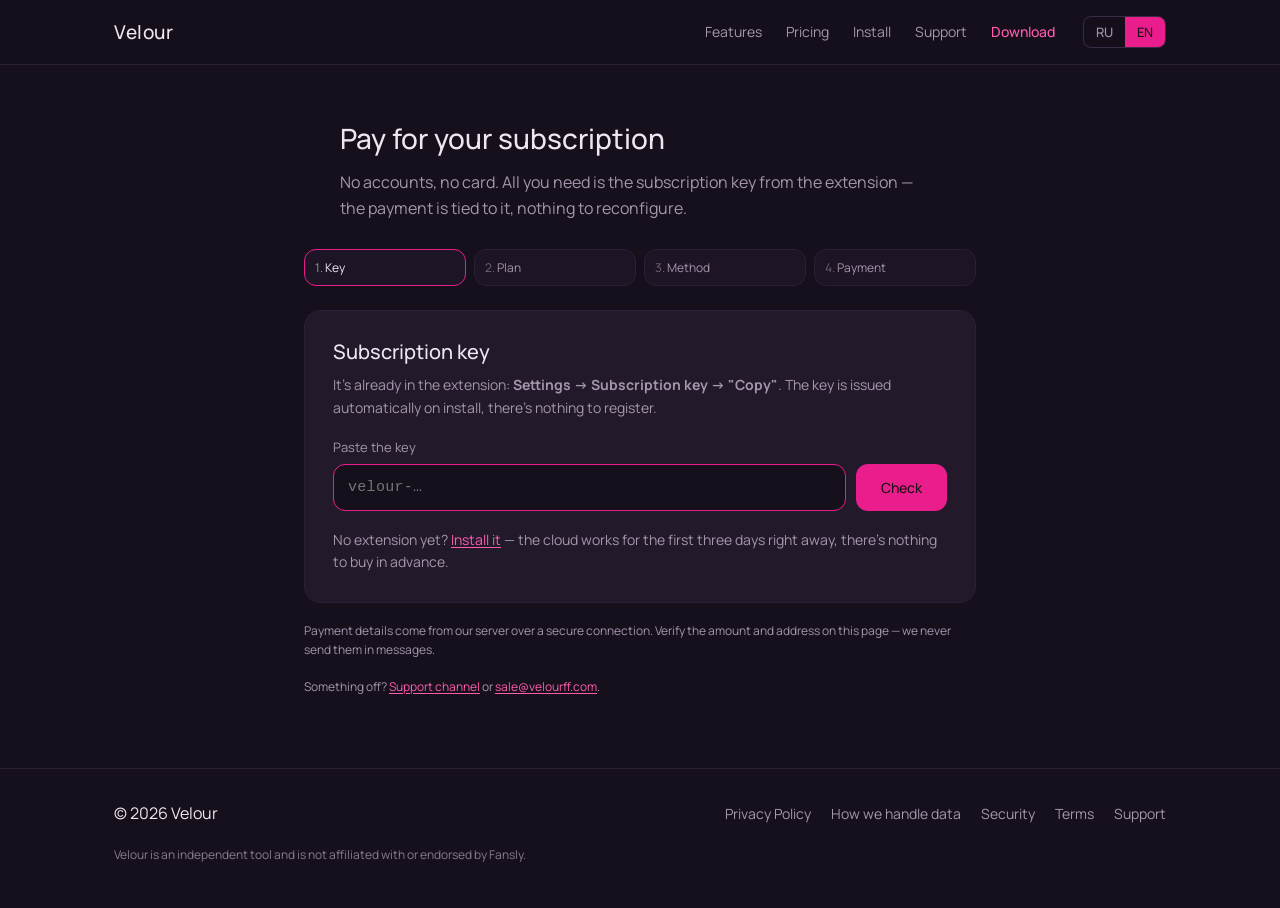
==== buy.html @ 138f6c2d "Заметные ссылки в тексте, кнопка скачивания, страница загрузок с установкой и обновлением Ссылки в т" ====
<!DOCTYPE html>
<html lang="en"
      data-title-ru="Velour — оплата подписки"
      data-title-en="Velour — pay for your subscription"
      data-desc-ru="Оплата облака Velour: BASE или PRO, gram, USDT (TRC-20) или Paxum. Без аккаунтов и карты — только ключ подписки."
      data-desc-en="Pay for Velour Cloud: BASE or PRO, with gram, USDT (TRC-20) or Paxum. No accounts, no card — just your subscription key.">
<head>
<meta charset="UTF-8">
<meta name="viewport" content="width=device-width, initial-scale=1">
<meta name="robots" content="noindex">
<title>Velour — Pay</title>
<meta name="description" content="Pay for Velour Cloud.">
<link rel="preconnect" href="https://fonts.googleapis.com">
<link rel="preconnect" href="https://fonts.gstatic.com" crossorigin>
<link href="https://fonts.googleapis.com/css2?family=Manrope:wght@400;500;600&display=swap" rel="stylesheet">
<link rel="stylesheet" href="style.css?v=2026110302">
</head>
<body>
<a class="skip-link" href="#main">
  <span data-lang="ru">К содержимому</span><span data-lang="en">Skip to content</span>
</a>

<header class="site-header">
  <div class="container">
    <a class="logo" href="index.html">Velour</a>
    <div class="header-right">
      <nav class="main-nav" aria-label="Основная навигация">
        <a href="index.html#features"><span data-lang="ru">Возможности</span><span data-lang="en">Features</span></a>
        <a href="index.html#pricing"><span data-lang="ru">Тарифы</span><span data-lang="en">Pricing</span></a>
        <a href="index.html#install"><span data-lang="ru">Установка</span><span data-lang="en">Install</span></a>
        <a href="index.html#support"><span data-lang="ru">Поддержка</span><span data-lang="en">Support</span></a>
        <a class="nav-download" href="downloads.html"><span data-lang="ru">Скачать</span><span data-lang="en">Download</span></a>
      </nav>
      <div class="lang-switch" role="group" aria-label="Language / Язык">
        <button type="button" data-set-lang="ru" aria-pressed="false">RU</button>
        <button type="button" data-set-lang="en" aria-pressed="false">EN</button>
      </div>
    </div>
  </div>
</header>

<main id="main" class="buy">
  <div class="container buy-wrap">

    <div class="section-head">
      <h2><span data-lang="ru">Оплата подписки</span><span data-lang="en">Pay for your subscription</span></h2>
      <p data-lang="ru">Без аккаунтов и без карты. Нужен только ключ подписки из расширения — оплата привяжется к нему, перенастраивать ничего не придётся.</p>
      <p data-lang="en">No accounts, no card. All you need is the subscription key from the extension — the payment is tied to it, nothing to reconfigure.</p>
    </div>

    <ol class="buy-steps" aria-label="Шаги">
      <li data-step="key"    class="is-current"><span data-lang="ru">Ключ</span><span data-lang="en">Key</span></li>
      <li data-step="tier"><span data-lang="ru">Тариф</span><span data-lang="en">Plan</span></li>
      <li data-step="method"><span data-lang="ru">Способ</span><span data-lang="en">Method</span></li>
      <li data-step="pay"><span data-lang="ru">Оплата</span><span data-lang="en">Payment</span></li>
    </ol>

    <!-- ── Шаг 1: ключ ─────────────────────────────────────── -->
    <section class="buy-card" data-panel="key">
      <h3><span data-lang="ru">Ключ подписки</span><span data-lang="en">Subscription key</span></h3>
      <p data-lang="ru">Он уже есть в расширении: <strong>Настройки → Ключ подписки → «Скопировать»</strong>. Ключ выдаётся сам при установке, ничего регистрировать не нужно.</p>
      <p data-lang="en">It's already in the extension: <strong>Settings → Subscription key → "Copy"</strong>. The key is issued automatically on install, there's nothing to register.</p>

      <form id="key-form" class="buy-form" autocomplete="off">
        <label class="buy-label" for="key-input"><span data-lang="ru">Вставьте ключ</span><span data-lang="en">Paste the key</span></label>
        <div class="buy-row">
          <input id="key-input" class="buy-input mono" type="text" inputmode="text" spellcheck="false" autocapitalize="off" placeholder="velour-…" required>
          <button type="submit" class="btn btn-primary" id="key-check"><span data-lang="ru">Проверить</span><span data-lang="en">Check</span></button>
        </div>
        <p class="buy-error" id="key-error" role="alert" hidden></p>
      </form>

      <div class="buy-status" id="key-status" hidden></div>

      <p class="buy-hint">
        <span data-lang="ru">Нет расширения? <a href="index.html#install">Поставьте его</a> — первые три дня облако работает сразу, покупать заранее нечего.</span>
        <span data-lang="en">No extension yet? <a href="index.html#install">Install it</a> — the cloud works for the first three days right away, there's nothing to buy in advance.</span>
      </p>

      <div class="buy-nav" id="key-nav" hidden>
        <button type="button" class="btn btn-primary" id="key-next"><span data-lang="ru">Дальше</span><span data-lang="en">Next</span></button>
      </div>
    </section>

    <!-- ── Шаг 2: тариф ────────────────────────────────────── -->
    <section class="buy-card" data-panel="tier" hidden>
      <h3><span data-lang="ru">Тариф</span><span data-lang="en">Plan</span></h3>
      <p data-lang="ru">Функции одинаковые, разница только в объёме. Оплата за 30 дней, продлевается вручную — автосписаний нет.</p>
      <p data-lang="en">Same features, the only difference is volume. You pay for 30 days and renew manually — no automatic charges.</p>
      <p class="buy-hint" id="tier-note"></p>

      <div class="buy-choice" role="radiogroup" aria-label="Тариф">
        <label class="buy-option" data-tier="base">
          <input type="radio" name="tier" value="base">
          <span class="buy-option-head">💎 BASE <b>$9.99</b></span>
          <span data-lang="ru">Обычный ритм переписки для одного аккаунта.</span>
          <span data-lang="en">A normal messaging pace for one account.</span>
        </label>
        <label class="buy-option" data-tier="pro">
          <input type="radio" name="tier" value="pro">
          <span class="buy-option-head">🔥 PRO <b>$24.99</b></span>
          <span data-lang="ru">То же самое с запасом — для плотного потока.</span>
          <span data-lang="en">The same with headroom — for a heavy flow.</span>
        </label>
      </div>

      <div class="buy-nav">
        <button type="button" class="btn btn-ghost" data-back="key"><span data-lang="ru">← Назад</span><span data-lang="en">← Back</span></button>
        <button type="button" class="btn btn-primary" id="tier-next" disabled><span data-lang="ru">Дальше</span><span data-lang="en">Next</span></button>
      </div>
    </section>

    <!-- ── Шаг 3: способ ───────────────────────────────────── -->
    <section class="buy-card" data-panel="method" hidden>
      <h3><span data-lang="ru">Способ оплаты</span><span data-lang="en">Payment method</span></h3>

      <div class="buy-choice" role="radiogroup" aria-label="Способ оплаты">
        <label class="buy-option" data-method="usdt">
          <input type="radio" name="method" value="usdt">
          <span class="buy-option-head">💵 USDT <small>TRC-20</small></span>
          <span data-lang="ru">Перевод в сети TRON на точную сумму из счёта. Подтверждается автоматически, обычно за несколько минут.</span>
          <span data-lang="en">A transfer on the TRON network for the exact invoiced amount. Confirmed automatically, usually within minutes.</span>
        </label>
        <label class="buy-option" data-method="gram">
          <input type="radio" name="method" value="gram">
          <span class="buy-option-head">💠 gram</span>
          <span data-lang="ru">Из любого кошелька с поддержкой gram. Подтверждается автоматически, обычно за несколько минут.</span>
          <span data-lang="en">From any wallet that supports gram. Confirmed automatically, usually within minutes.</span>
        </label>
        <label class="buy-option" data-method="paxum">
          <input type="radio" name="method" value="paxum">
          <span class="buy-option-head">🏦 Paxum</span>
          <span data-lang="ru">Перевод на наш Paxum-аккаунт. Подтверждаем вручную — обычно в течение дня.</span>
          <span data-lang="en">A transfer to our Paxum account. Confirmed by hand — usually within a day.</span>
        </label>
      </div>
      <p class="buy-error" id="method-error" role="alert" hidden></p>

      <div class="buy-nav">
        <button type="button" class="btn btn-ghost" data-back="tier"><span data-lang="ru">← Назад</span><span data-lang="en">← Back</span></button>
        <button type="button" class="btn btn-primary" id="method-next" disabled><span data-lang="ru">Перейти к оплате</span><span data-lang="en">Go to payment</span></button>
      </div>
    </section>

    <!-- ── Шаг 4: оплата (заполняется скриптом) ───────────── -->
    <section class="buy-card" data-panel="pay" hidden>
      <h3 id="pay-title"></h3>
      <div id="pay-body"></div>
    </section>

    <!-- ── Готово ─────────────────────────────────────────── -->
    <section class="buy-card buy-done" data-panel="done" hidden>
      <div class="buy-done-mark" aria-hidden="true">✓</div>
      <h3 id="done-title"></h3>
      <p id="done-text"></p>

      <div class="buy-keybox">
        <div class="buy-keybox-label"><span data-lang="ru">Ваш ключ подписки</span><span data-lang="en">Your subscription key</span></div>
        <div class="buy-row">
          <code class="buy-key mono" id="done-key"></code>
          <button type="button" class="btn btn-secondary" data-copy="#done-key"><span data-lang="ru">Скопировать</span><span data-lang="en">Copy</span></button>
        </div>
        <p data-lang="ru"><strong>Сохраните его.</strong> Если переустановите расширение, этот ключ вернёт подписку. Другого способа восстановить её без Телеграма нет — только через поддержку, по данным платежа.</p>
        <p data-lang="en"><strong>Save it.</strong> If you reinstall the extension, this key brings your subscription back. There is no other way to restore it without Telegram — only via support, using your payment details.</p>
      </div>

      <p data-lang="ru">Чтобы расширение подхватило подписку сразу: откройте его настройки и нажмите «Сохранить». Иначе оно заметит само при следующем запросе к облаку.</p>
      <p data-lang="en">To make the extension pick the subscription up right away: open its settings and press "Save". Otherwise it will notice on its own on the next cloud request.</p>

      <div class="buy-nav">
        <a class="btn btn-primary" href="index.html"><span data-lang="ru">На главную</span><span data-lang="en">Back to home</span></a>
      </div>
    </section>

    <p class="buy-foot">
      <span data-lang="ru">Реквизиты для оплаты приходят с нашего сервера по защищённому соединению. Сверяйте сумму и адрес на этой странице — мы никогда не присылаем их в сообщениях.</span>
      <span data-lang="en">Payment details come from our server over a secure connection. Verify the amount and address on this page — we never send them in messages.</span>
    </p>
    <p class="buy-foot">
      <span data-lang="ru">Что-то не так? <a href="https://t.me/velourapp">Канал поддержки</a> или <a href="mailto:sale@velourff.com">sale@velourff.com</a>.</span>
      <span data-lang="en">Something off? <a href="https://t.me/velourapp">Support channel</a> or <a href="mailto:sale@velourff.com">sale@velourff.com</a>.</span>
    </p>

  </div>
</main>

<footer class="site-footer">
  <div class="container">
    <div class="footer-row">
      <div>© 2026 Velour</div>
      <div class="footer-links">
        <a href="privacy-full.html">Privacy Policy</a>
        <a href="whitepaper.html"><span data-lang="ru">Как мы обращаемся с данными</span><span data-lang="en">How we handle data</span></a>
        <a href="security.html"><span data-lang="ru">Безопасность</span><span data-lang="en">Security</span></a>
        <a href="terms.html"><span data-lang="ru">Условия</span><span data-lang="en">Terms</span></a>
        <a href="https://t.me/velourapp"><span data-lang="ru">Поддержка</span><span data-lang="en">Support</span></a>
      </div>
    </div>
    <p class="footer-disclaimer" data-lang="ru">Velour — независимый инструмент: он не связан с Fansly, и Fansly его не одобряла.</p>
    <p class="footer-disclaimer" data-lang="en">Velour is an independent tool and is not affiliated with or endorsed by Fansly.</p>
  </div>
</footer>

<script src="lang.js?v=2026110302" defer></script>
<script src="assets/qrcode.js?v=2026110302" defer></script>
<script src="buy.js?v=2026110302" defer></script>
</body>
</html>
---- style.css ----
/* Velour — лендинг. Тёмная велюровая палитра. */

:root {
  --bg: #16101c;
  --bg-section: #1d1526;
  --bg-card: #221a2b;
  --accent: #e91e8c;
  --accent-ink: #1d0e16;
  --link: #ff5cb0;
  --text: #efe7f0;
  --text-muted: #a596ad;
  --border: #2a1f33;
  --border-strong: #3a2c45;
  --radius-lg: 16px;
  --radius-md: 12px;
  --container: 1100px;
  --font-sans: 'Manrope', system-ui, -apple-system, 'Segoe UI', sans-serif;
}

* { box-sizing: border-box; }

html { scroll-behavior: smooth; }

body {
  margin: 0;
  background: var(--bg);
  color: var(--text);
  font-family: var(--font-sans);
  line-height: 1.6;
  -webkit-font-smoothing: antialiased;
}

img { max-width: 100%; display: block; }

a { color: inherit; text-decoration: none; }

/* Ссылки в тексте. Кнопки ходят со своими классами, меню и подвал лежат вне main. */
main a:not([class]) {
  color: var(--link);
  text-decoration: underline;
  text-underline-offset: 2px;
}
main a:not([class]):hover { color: var(--text); }

h1, h2, h3 { margin: 0 0 0.5em; font-weight: 500; line-height: 1.25; }
p { margin: 0 0 1em; color: var(--text-muted); }

.container {
  max-width: var(--container);
  margin: 0 auto;
  padding: 0 24px;
}

/* ── Доступность ──────────────────────────────────────────── */

.skip-link {
  position: absolute;
  left: -999px;
  top: 0;
  background: var(--accent);
  color: var(--accent-ink);
  padding: 10px 16px;
  border-radius: 0 0 8px 0;
  z-index: 100;
  font-weight: 500;
}
.skip-link:focus {
  left: 0;
}

:focus-visible {
  outline: 2px solid var(--accent);
  outline-offset: 2px;
}

.sr-only {
  position: absolute;
  width: 1px;
  height: 1px;
  overflow: hidden;
  clip: rect(0 0 0 0);
}

/* ── RU/EN переключатель видимости ────────────────────────── */

html[lang="ru"] [data-lang="en"] { display: none; }
html[lang="en"] [data-lang="ru"] { display: none; }

/* ── Шапка ─────────────────────────────────────────────────── */

.site-header {
  position: sticky;
  top: 0;
  z-index: 20;
  background: rgba(22, 16, 28, 0.92);
  backdrop-filter: blur(8px);
  border-bottom: 1px solid var(--border);
}

.site-header .container {
  display: flex;
  align-items: center;
  justify-content: space-between;
  padding-top: 16px;
  padding-bottom: 16px;
  gap: 16px;
}

.logo {
  font-size: 19px;
  font-weight: 500;
  letter-spacing: 0.5px;
  color: var(--text);
}

.header-right {
  display: flex;
  align-items: center;
  gap: 28px;
}

.main-nav {
  display: flex;
  align-items: center;
  gap: 24px;
}

.main-nav a {
  font-size: 14px;
  color: var(--text-muted);
  transition: color 0.15s;
}
.main-nav a:hover { color: var(--text); }
.main-nav a.nav-download { color: var(--link); font-weight: 500; }
.main-nav a.nav-download:hover { color: var(--text); }

.lang-switch {
  display: flex;
  border: 1px solid var(--border-strong);
  border-radius: 8px;
  overflow: hidden;
}

.lang-switch button {
  border: none;
  background: transparent;
  color: var(--text-muted);
  font-size: 13px;
  font-weight: 500;
  font-family: inherit;
  padding: 6px 12px;
  cursor: pointer;
}

.lang-switch button[aria-pressed="true"] {
  background: var(--accent);
  color: var(--accent-ink);
}

/* ── Кнопки ────────────────────────────────────────────────── */

.btn {
  display: inline-flex;
  align-items: center;
  gap: 8px;
  padding: 13px 24px;
  border-radius: var(--radius-md);
  font-size: 14px;
  font-weight: 500;
  font-family: inherit;
  border: 1px solid transparent;
  cursor: pointer;
  transition: transform 0.1s, background 0.15s, border-color 0.15s;
}
.btn:active { transform: scale(0.98); }

.btn-primary {
  background: var(--accent);
  color: var(--accent-ink);
}
.btn-primary:hover { background: #f23d9b; }

.btn-secondary {
  background: transparent;
  border-color: var(--border-strong);
  color: var(--text);
}
.btn-secondary:hover { border-color: var(--accent); }

.btn-ghost {
  background: transparent;
  color: var(--text-muted);
}
.btn-ghost:hover { color: var(--text); }

.btn-pending {
  background: transparent;
  border: 1px dashed var(--border-strong);
  color: var(--text-muted);
  cursor: default;
}

/* ── Hero ──────────────────────────────────────────────────── */

.hero {
  padding: 88px 0 64px;
  text-align: center;
}

.hero .kicker {
  font-size: 13px;
  font-weight: 600;
  letter-spacing: 2px;
  color: var(--accent);
  margin-bottom: 18px;
}

.hero h1 {
  font-size: clamp(30px, 5vw, 44px);
}

.hero .lede {
  font-size: 17px;
  color: var(--text-muted);
  max-width: 620px;
  margin: 0 auto 36px;
}

.hero-actions {
  display: flex;
  flex-wrap: wrap;
  gap: 12px;
  justify-content: center;
}

/* ── Секции общие ─────────────────────────────────────────── */

section { padding: 72px 0; }

.section-head {
  text-align: center;
  max-width: 600px;
  margin: 0 auto 44px;
}

.section-head h2 { font-size: 28px; }
.section-head p { margin: 0; }

.section-alt { background: var(--bg-section); }

/* ── Демо ─────────────────────────────────────────────────── */

.demo-video {
  border-radius: var(--radius-lg);
  overflow: hidden;
  margin-bottom: 20px;
  border: 1px solid var(--border);
}

.demo-shots {
  display: grid;
  grid-template-columns: repeat(2, 1fr);
  gap: 20px;
}

.demo-shots figure { margin: 0; }

.demo-shots img,
.demo-video img {
  border-radius: var(--radius-lg);
  border: 1px solid var(--border);
}

.demo-shots figcaption {
  margin-top: 10px;
  font-size: 13px;
  color: var(--text-muted);
  text-align: center;
}

/* ── Возможности ──────────────────────────────────────────── */

.feature-grid {
  display: grid;
  grid-template-columns: repeat(3, 1fr);
  gap: 18px;
}

@media (max-width: 900px) {
  .feature-grid { grid-template-columns: repeat(2, 1fr); }
}

@media (max-width: 560px) {
  .feature-grid { grid-template-columns: 1fr; }
}

.feature-card {
  background: var(--bg-card);
  border: 1px solid var(--border);
  border-radius: var(--radius-lg);
  padding: 24px;
}

.feature-icon {
  width: 38px;
  height: 38px;
  border-radius: 10px;
  background: #3a1f2c;
  display: flex;
  align-items: center;
  justify-content: center;
  margin-bottom: 18px;
}

.feature-card h3 { font-size: 16px; color: var(--text); }
.feature-card p { font-size: 13.5px; margin: 0; }

/* ── Приватность (крупный блок, не карточка) ──────────────── */

.pledge {
  background: var(--bg-card);
  border: 1px solid var(--border);
  border-left: 3px solid var(--accent);
  border-radius: var(--radius-lg);
  padding: 36px;
}

.pledge-head {
  display: flex;
  align-items: center;
  gap: 12px;
  margin-bottom: 14px;
}

.pledge-head h2 { margin: 0; font-size: 26px; }

.pledge-lede {
  max-width: 720px;
  margin: 0 0 26px;
  font-size: 15px;
}

.pledge-list {
  list-style: none;
  padding: 0;
  margin: 0 0 24px;
  display: grid;
  grid-template-columns: repeat(2, 1fr);
  gap: 18px 28px;
}

.pledge-list li { font-size: 13.5px; line-height: 1.6; }
.pledge-list strong { display: block; color: var(--text); margin-bottom: 3px; }

.pledge-foot { margin: 0; font-size: 13.5px; }

@media (max-width: 760px) {
  .pledge { padding: 26px 20px; }
  .pledge-head h2 { font-size: 21px; }
  .pledge-list { grid-template-columns: 1fr; }
}

/* ── Версии ───────────────────────────────────────────────── */

.edition-grid {
  display: grid;
  grid-template-columns: repeat(3, 1fr);
  gap: 20px;
  margin-bottom: 40px;
}

/* Пробный период + два тарифа: на среднем экране три колонки жмут карточки, роняем до двух. */
@media (max-width: 980px) {
  .edition-grid { grid-template-columns: repeat(2, 1fr); }
}

.edition-card {
  background: var(--bg-card);
  border: 1px solid var(--border);
  border-radius: var(--radius-lg);
  padding: 28px;
  display: flex;
  flex-direction: column;
}

.edition-card.is-featured {
  border: 2px solid var(--accent);
}

.edition-name {
  font-size: 18px;
  color: var(--text);
  margin-bottom: 10px;
}

.edition-card p { flex: 1; }

.edition-card .btn { align-self: flex-start; }

.edition-actions {
  display: flex;
  flex-wrap: wrap;
  gap: 10px;
}

.compare-table {
  width: 100%;
  border-collapse: collapse;
  font-size: 14px;
  background: var(--bg-card);
  border-radius: var(--radius-lg);
  overflow: hidden;
  border: 1px solid var(--border);
}

.compare-table th, .compare-table td {
  padding: 13px 18px;
  text-align: center;
  border-bottom: 1px solid var(--border);
}

.compare-table th:first-child, .compare-table td:first-child {
  text-align: left;
  color: var(--text-muted);
}

.compare-table thead th {
  color: var(--text);
  font-weight: 500;
  background: var(--bg-section);
}

.compare-table tbody tr:last-child td { border-bottom: none; }

.yes { color: var(--accent); font-weight: 600; }
.no { color: var(--text-muted); }

/* ── Установка ────────────────────────────────────────────── */

.install-steps {
  max-width: 560px;
  margin: 0 auto;
  padding: 0;
  list-style: none;
  counter-reset: step;
}

.install-steps li {
  counter-increment: step;
  position: relative;
  padding-left: 48px;
  margin-bottom: 18px;
  color: var(--text-muted);
}

.install-steps li::before {
  content: counter(step);
  position: absolute;
  left: 0;
  top: -2px;
  width: 30px;
  height: 30px;
  border-radius: 50%;
  background: var(--bg-card);
  border: 1px solid var(--border-strong);
  color: var(--text);
  font-size: 13px;
  font-weight: 500;
  display: flex;
  align-items: center;
  justify-content: center;
}

.install-cta {
  text-align: center;
  margin-bottom: 36px;
}

.install-help {
  text-align: center;
  margin-top: 28px;
  font-size: 14px;
}

/* ── Поддержка / FAQ ──────────────────────────────────────── */

.support-cta {
  text-align: center;
  margin-bottom: 48px;
}

.faq {
  max-width: 680px;
  margin: 0 auto;
}

.faq details {
  background: var(--bg-card);
  border: 1px solid var(--border);
  border-radius: var(--radius-md);
  padding: 4px 20px;
  margin-bottom: 12px;
}

.faq summary {
  cursor: pointer;
  padding: 14px 0;
  font-size: 15px;
  font-weight: 500;
  color: var(--text);
  list-style: none;
  display: flex;
  justify-content: space-between;
  align-items: center;
  gap: 12px;
}

.faq summary::-webkit-details-marker { display: none; }

.faq summary::after {
  content: '+';
  font-size: 20px;
  color: var(--text-muted);
  flex-shrink: 0;
}

.faq details[open] summary::after { content: '−'; }

.faq details p {
  padding-bottom: 16px;
  margin: 0;
  font-size: 14px;
}

/* ── Футер ─────────────────────────────────────────────────── */

.site-footer {
  border-top: 1px solid var(--border);
  padding: 32px 0;
}

.footer-row {
  display: flex;
  align-items: center;
  justify-content: space-between;
  flex-wrap: wrap;
  gap: 16px;
}

.footer-links {
  display: flex;
  gap: 20px;
  flex-wrap: wrap;
  font-size: 14px;
  color: var(--text-muted);
}

.footer-links a:hover { color: var(--text); }

.footer-disclaimer {
  margin-top: 18px;
  font-size: 12px;
  color: var(--text-muted);
  opacity: 0.8;
}

/* ── Privacy page ─────────────────────────────────────────── */

.policy {
  max-width: 720px;
  margin: 0 auto;
  padding: 56px 0 80px;
}

.policy h1 { font-size: 28px; }
.policy .effective-date { color: var(--text-muted); font-size: 14px; margin-bottom: 36px; }
.policy h2 { font-size: 18px; margin-top: 32px; color: var(--text); }
.policy p { font-size: 15px; }
.policy blockquote {
  margin: 0;
  padding: 0;
  border: none;
}

.back-link {
  display: inline-flex;
  align-items: center;
  gap: 6px;
  font-size: 14px;
  color: var(--text-muted);
}
.back-link:hover { color: var(--text); }

/* ── Адаптив ───────────────────────────────────────────────── */

@media (max-width: 760px) {
  .main-nav { display: none; }
  .edition-grid { grid-template-columns: 1fr; }
  .demo-shots { grid-template-columns: 1fr; }
  .compare-table { font-size: 13px; }
  .compare-table th, .compare-table td { padding: 10px 8px; }
  section { padding: 56px 0; }
  .hero { padding: 64px 0 48px; }
}

/* ── Страница оплаты (buy.html) ───────────────────────────── */

.buy { padding: 56px 0 72px; }
.buy-wrap { max-width: 720px; }
.buy .section-head { text-align: left; margin-bottom: 28px; }

.buy-steps {
  list-style: none;
  padding: 0;
  margin: 0 0 24px;
  display: flex;
  gap: 8px;
  counter-reset: step;
}
.buy-steps li {
  flex: 1;
  counter-increment: step;
  font-size: 12px;
  color: var(--text-muted);
  padding: 8px 10px;
  border-radius: var(--radius-md);
  background: var(--bg-section);
  border: 1px solid var(--border);
}
.buy-steps li::before { content: counter(step) ". "; opacity: .6; }
.buy-steps li.is-current { color: var(--text); border-color: var(--accent); }
.buy-steps li.is-done    { color: var(--text); }
.buy-steps li.is-done::before { content: "✓ "; color: #5dcaa5; }

.buy-card {
  background: var(--bg-card);
  border: 1px solid var(--border);
  border-radius: var(--radius-lg);
  padding: 28px;
}
.buy-card h3 { margin: 0 0 10px; font-size: 20px; color: var(--text); }
.buy-card p  { font-size: 14px; }

.buy-form { margin-top: 18px; }
.buy-label { display: block; font-size: 13px; color: var(--text-muted); margin-bottom: 6px; }
.buy-row { display: flex; gap: 10px; align-items: stretch; flex-wrap: wrap; }
.buy-row .btn { white-space: nowrap; }

.buy-input {
  flex: 1;
  min-width: 220px;
  background: var(--bg);
  color: var(--text);
  border: 1px solid var(--border-strong);
  border-radius: var(--radius-md);
  padding: 12px 14px;
  font-size: 15px;
  font-family: var(--font-sans);
}
.buy-input:focus { outline: none; border-color: var(--accent); }
.mono { font-family: ui-monospace, SFMono-Regular, Menlo, Consolas, monospace; letter-spacing: .02em; }

.buy-error { color: #f0a35e; font-size: 13px; margin: 10px 0 0; }
.buy-hint  { font-size: 13px; color: var(--text-muted); margin: 18px 0 0; }

.buy-status {
  margin-top: 16px;
  padding: 12px 14px;
  border-radius: var(--radius-md);
  background: var(--bg-section);
  border: 1px solid var(--border);
  font-size: 14px;
  display: flex;
  gap: 12px;
  align-items: center;
  flex-wrap: wrap;
}
.buy-status .pill {
  display: inline-block;
  padding: 3px 10px;
  border-radius: 999px;
  font-size: 12px;
  background: #3a1f2c;
  color: var(--text);
}
.buy-status.is-ok .pill   { background: #1f3a30; color: #5dcaa5; }
.buy-status.is-warn .pill { background: #3a2c1f; color: #f0a35e; }

.buy-choice { display: grid; grid-template-columns: repeat(auto-fit, minmax(200px, 1fr)); gap: 12px; margin-top: 16px; }
.buy-option {
  position: relative;
  display: flex;
  flex-direction: column;
  gap: 6px;
  padding: 16px;
  border: 1px solid var(--border-strong);
  border-radius: var(--radius-md);
  background: var(--bg-section);
  cursor: pointer;
  font-size: 13px;
  color: var(--text-muted);
}
.buy-option input { position: absolute; opacity: 0; pointer-events: none; }
.buy-option:has(input:checked) { border-color: var(--accent); color: var(--text); box-shadow: 0 0 0 1px var(--accent) inset; }
.buy-option.is-disabled { opacity: .45; cursor: not-allowed; }
.buy-option-head { font-size: 16px; color: var(--text); display: flex; gap: 8px; align-items: baseline; }
.buy-option-head b { color: var(--accent); font-weight: 600; }
.buy-option-head small { font-size: 11px; color: var(--text-muted); }
.buy-option .is-current-tag { font-size: 11px; color: #5dcaa5; }

.buy-nav { display: flex; justify-content: space-between; gap: 12px; margin-top: 22px; flex-wrap: wrap; }
.buy-nav .btn:only-child { margin-left: auto; }
/* display: flex перебивает атрибут hidden */
.buy-status[hidden], .buy-nav[hidden] { display: none; }

/* экран оплаты */
.pay-grid { display: grid; grid-template-columns: 180px 1fr; gap: 22px; align-items: start; margin-top: 16px; }
.pay-qr { background: #fff; border-radius: var(--radius-md); padding: 10px; line-height: 0; }
.pay-qr svg { width: 100%; height: auto; display: block; }
.pay-field { margin-bottom: 14px; }
.pay-field .buy-label { margin-bottom: 4px; }
.pay-value { display: flex; gap: 8px; align-items: center; flex-wrap: wrap; }
.pay-value code {
  flex: 1;
  min-width: 0;
  word-break: break-all;
  background: var(--bg);
  border: 1px solid var(--border);
  border-radius: 8px;
  padding: 9px 12px;
  font-size: 14px;
  color: var(--text);
}
.pay-value code.big { font-size: 20px; }
.btn-copy { padding: 8px 12px; font-size: 13px; }
.btn-copy.is-copied { border-color: #5dcaa5; color: #5dcaa5; }
.pay-warn {
  margin-top: 12px;
  padding: 10px 12px;
  border-left: 3px solid #f0a35e;
  background: #2a1f1a;
  border-radius: 8px;
  font-size: 13px;
  color: var(--text);
}
.pay-wait { margin-top: 18px; display: flex; gap: 10px; align-items: center; font-size: 14px; color: var(--text-muted); }
.pay-wait .dot { width: 8px; height: 8px; border-radius: 50%; background: var(--accent); animation: pulse 1.4s ease-in-out infinite; }
@keyframes pulse { 0%,100% { opacity: .25; } 50% { opacity: 1; } }
.pay-timer { font-variant-numeric: tabular-nums; color: var(--text); }
.pay-return { margin-top: 10px; font-size: 12px; color: var(--text-muted); word-break: break-all; }

/* готово */
.buy-done { text-align: center; }
.buy-done-mark { width: 56px; height: 56px; margin: 0 auto 14px; border-radius: 50%; background: #1f3a30; color: #5dcaa5; font-size: 30px; line-height: 56px; }
.buy-keybox { text-align: left; margin: 22px 0; padding: 18px; border-radius: var(--radius-md); background: var(--bg-section); border: 1px solid var(--border); }
.buy-keybox-label { font-size: 12px; color: var(--text-muted); margin-bottom: 8px; }
.buy-key { flex: 1; min-width: 0; word-break: break-all; font-size: 18px; padding: 10px 12px; background: var(--bg); border: 1px solid var(--border-strong); border-radius: 8px; color: var(--text); }
.buy-done .buy-nav { justify-content: center; }

.buy-foot { font-size: 12px; color: var(--text-muted); margin: 18px 0 0; }

@media (max-width: 560px) {
  .buy-card { padding: 20px 16px; }
  .pay-grid { grid-template-columns: 1fr; }
  .pay-qr { max-width: 220px; margin: 0 auto; }
  .buy-steps li { font-size: 11px; padding: 6px 8px; }
}

/* ── Форма поддержки (index.html, todo п.61) ──────────────── */

.sup { max-width: 720px; margin: 26px auto 34px; }
.sup-form, .sup-done {
  background: var(--bg-card);
  border: 1px solid var(--border);
  border-radius: var(--radius-lg);
  padding: 24px;
}
.sup-form h3 { margin: 0 0 14px; font-size: 18px; color: var(--text); }
.sup-msg { width: 100%; min-height: 120px; resize: vertical; box-sizing: border-box; display: block; }
.sup-count { font-size: 12px; color: var(--text-muted); text-align: right; margin: 4px 0 12px; }
.sup-grid { display: grid; grid-template-columns: 1fr 1fr; gap: 14px; }
.sup-grid .buy-input { width: 100%; box-sizing: border-box; }
.sup-hint { font-size: 12px; color: var(--text-muted); margin-top: 5px; }
.sup-hp { display: none; }
.sup-nav { align-items: center; margin-top: 16px; }
.sup-privacy { margin: 0; font-size: 12px; color: var(--text-muted); flex: 1; min-width: 220px; }
.sup-done { text-align: center; }
.sup-done h3 { margin: 0 0 8px; color: var(--text); }
.sup-done .buy-row { justify-content: center; margin: 14px 0; }
.sup-done-mark { width: 48px; height: 48px; margin: 0 auto 12px; border-radius: 50%; background: #1f3a30; color: #5dcaa5; font-size: 26px; line-height: 48px; }
.sup-cmd { font-size: 16px; padding: 9px 12px; background: var(--bg); border: 1px solid var(--border-strong); border-radius: 8px; color: var(--text); }
@media (max-width: 560px) { .sup-grid { grid-template-columns: 1fr; } .sup-form, .sup-done { padding: 18px 14px; } }
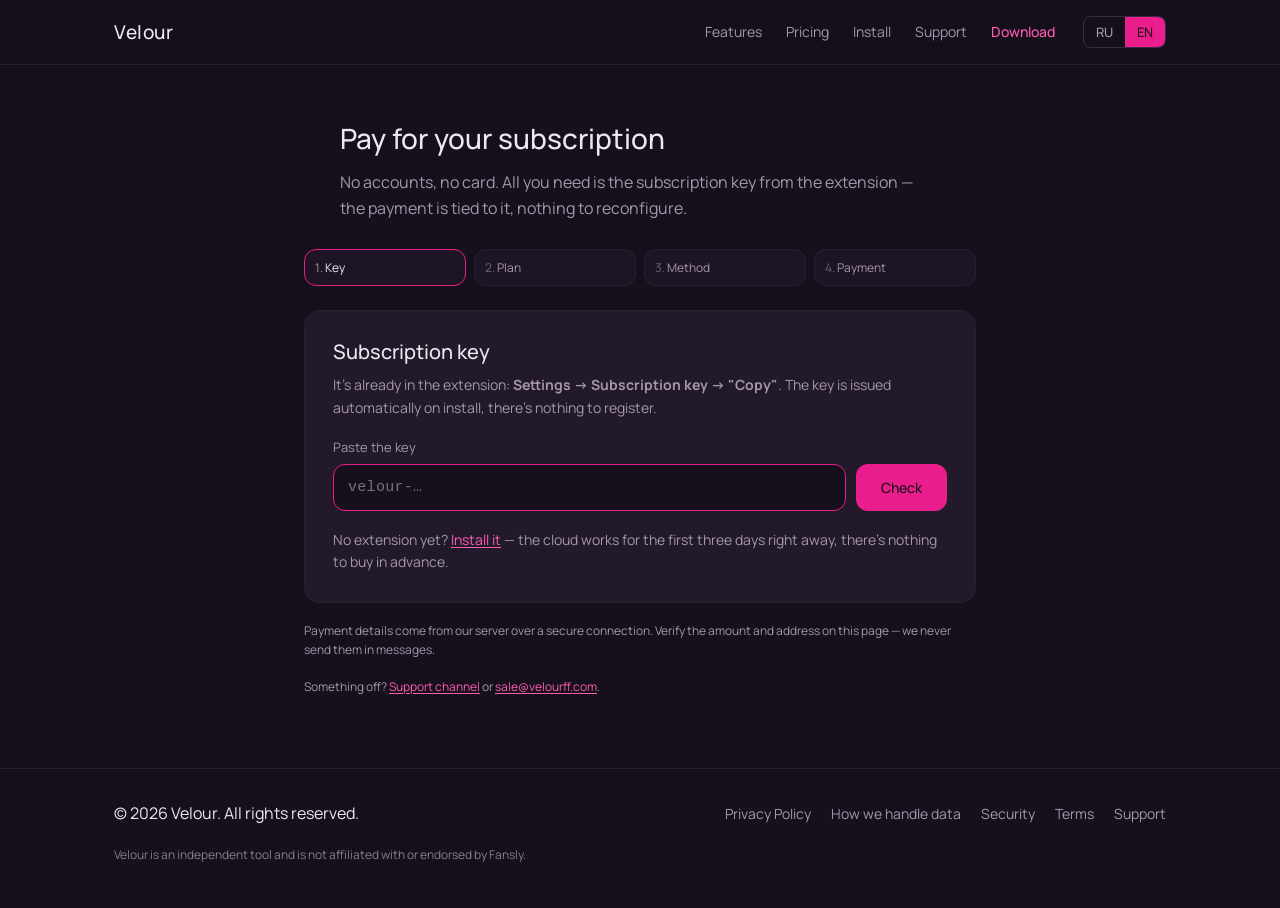
==== commit 234cd4c1: "Условия: пункт о лицензии и правах, подвал В условиях подробный пункт 3: кому принадлежат права, что" ====
--- a/buy.html
+++ b/buy.html
@@ -13,7 +13,7 @@
 <link rel="preconnect" href="https://fonts.googleapis.com">
 <link rel="preconnect" href="https://fonts.gstatic.com" crossorigin>
 <link href="https://fonts.googleapis.com/css2?family=Manrope:wght@400;500;600&display=swap" rel="stylesheet">
-<link rel="stylesheet" href="style.css?v=2026110302">
+<link rel="stylesheet" href="style.css?v=20261104">
 </head>
 <body>
 <a class="skip-link" href="#main">
@@ -187,7 +187,7 @@
 <footer class="site-footer">
   <div class="container">
     <div class="footer-row">
-      <div>© 2026 Velour</div>
+      <div>© 2026 Velour. <span data-lang="ru">Все права защищены.</span><span data-lang="en">All rights reserved.</span></div>
       <div class="footer-links">
         <a href="privacy-full.html">Privacy Policy</a>
         <a href="whitepaper.html"><span data-lang="ru">Как мы обращаемся с данными</span><span data-lang="en">How we handle data</span></a>
@@ -201,8 +201,8 @@
   </div>
 </footer>
 
-<script src="lang.js?v=2026110302" defer></script>
-<script src="assets/qrcode.js?v=2026110302" defer></script>
-<script src="buy.js?v=2026110302" defer></script>
+<script src="lang.js?v=20261104" defer></script>
+<script src="assets/qrcode.js?v=20261104" defer></script>
+<script src="buy.js?v=20261104" defer></script>
 </body>
 </html>
--- a/style.css
+++ b/style.css
@@ -267,6 +267,7 @@
 
 .demo-shots img,
 .demo-video img {
+  height: auto;
   border-radius: var(--radius-lg);
   border: 1px solid var(--border);
 }
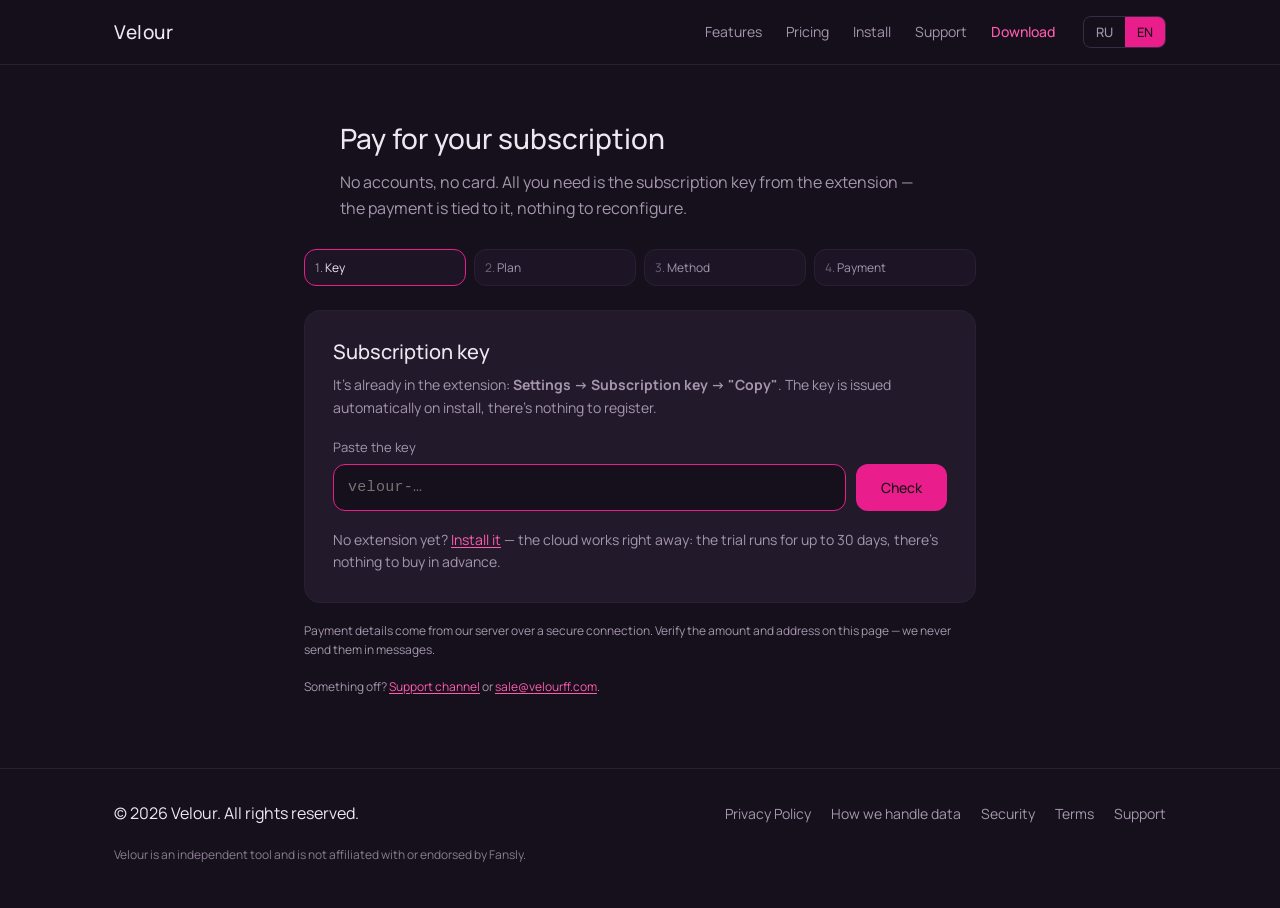
==== commit 2e5d0bad: "Пробный период: до 30 дней Co-Authored-By: Claude Opus 5.5 <noreply@anthropic.com>" ====
--- a/buy.html
+++ b/buy.html
@@ -73,8 +73,8 @@
       <div class="buy-status" id="key-status" hidden></div>
 
       <p class="buy-hint">
-        <span data-lang="ru">Нет расширения? <a href="index.html#install">Поставьте его</a> — первые три дня облако работает сразу, покупать заранее нечего.</span>
-        <span data-lang="en">No extension yet? <a href="index.html#install">Install it</a> — the cloud works for the first three days right away, there's nothing to buy in advance.</span>
+        <span data-lang="ru">Нет расширения? <a href="index.html#install">Поставьте его</a> — облако заработает сразу: пробный период идёт до 30 дней, покупать заранее нечего.</span>
+        <span data-lang="en">No extension yet? <a href="index.html#install">Install it</a> — the cloud works right away: the trial runs for up to 30 days, there's nothing to buy in advance.</span>
       </p>
 
       <div class="buy-nav" id="key-nav" hidden>
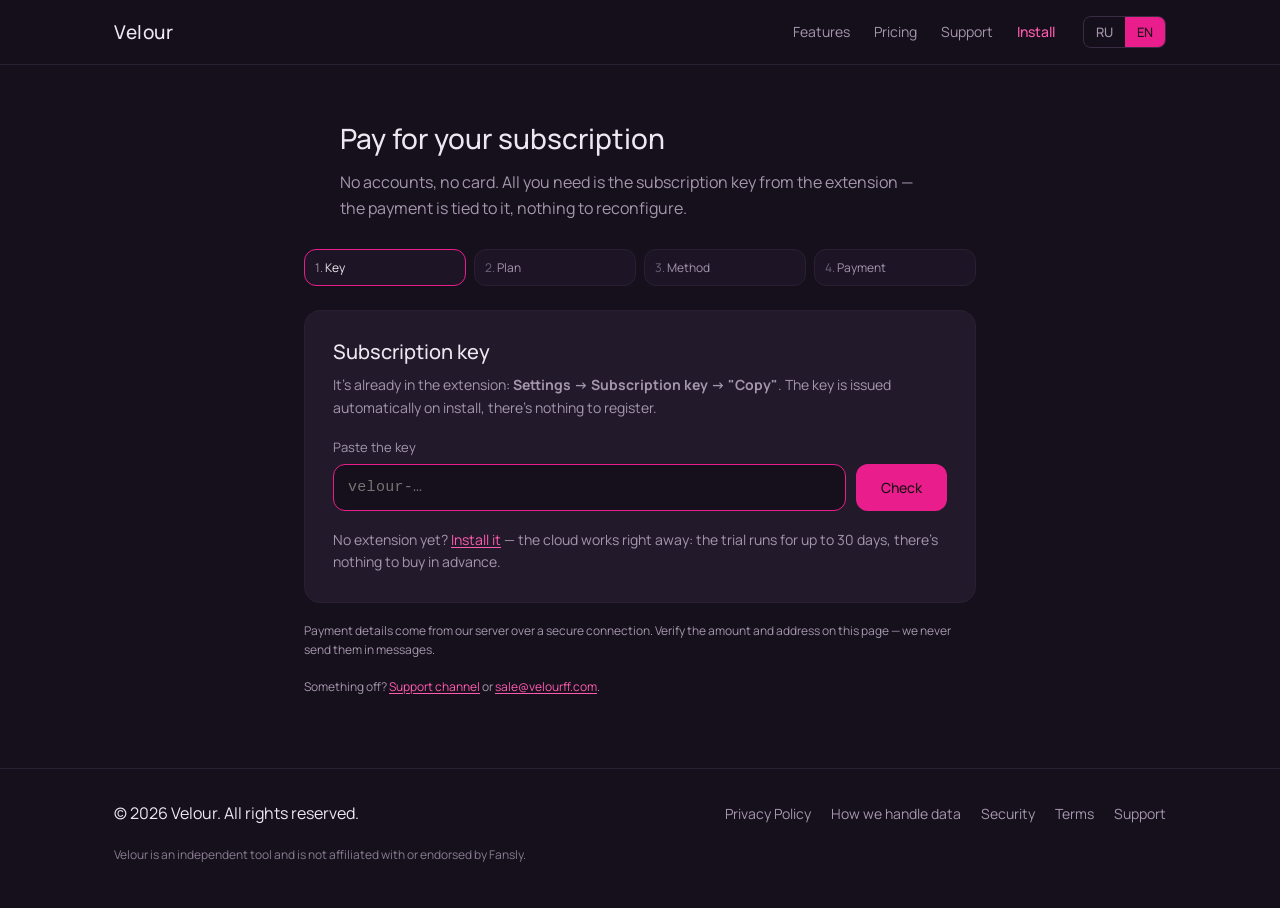
==== commit 8ff1f6b8: "Установка из Chrome Web Store: кнопка в магазин на главной и странице для магазина, архив только по " ====
--- a/buy.html
+++ b/buy.html
@@ -8,8 +8,18 @@
 <meta charset="UTF-8">
 <meta name="viewport" content="width=device-width, initial-scale=1">
 <meta name="robots" content="noindex">
-<title>Velour — Pay</title>
-<meta name="description" content="Pay for Velour Cloud.">
+<title>Velour — pay for your subscription</title>
+<meta name="description" content="Pay for Velour Cloud: BASE or PRO, with gram, USDT (TRC-20) or Paxum. No accounts, no card — just your subscription key.">
+<meta property="og:type" content="website">
+<meta property="og:site_name" content="Velour">
+<meta property="og:title" content="Velour — pay for your subscription">
+<meta property="og:description" content="Pay for Velour Cloud: BASE or PRO, with gram, USDT (TRC-20) or Paxum. No accounts, no card — just your subscription key.">
+<meta property="og:url" content="https://velourff.com/buy">
+<meta property="og:image" content="https://velourff.com/assets/og.png">
+<meta property="og:image:width" content="1200">
+<meta property="og:image:height" content="630">
+<meta property="og:image:alt" content="Velour, Fansly creator toolkit: the Velour panel in English next to a Fansly chat in Spanish">
+<meta name="twitter:card" content="summary_large_image">
 <link rel="preconnect" href="https://fonts.googleapis.com">
 <link rel="preconnect" href="https://fonts.gstatic.com" crossorigin>
 <link href="https://fonts.googleapis.com/css2?family=Manrope:wght@400;500;600&display=swap" rel="stylesheet">
@@ -27,9 +37,8 @@
       <nav class="main-nav" aria-label="Основная навигация">
         <a href="index.html#features"><span data-lang="ru">Возможности</span><span data-lang="en">Features</span></a>
         <a href="index.html#pricing"><span data-lang="ru">Тарифы</span><span data-lang="en">Pricing</span></a>
-        <a href="index.html#install"><span data-lang="ru">Установка</span><span data-lang="en">Install</span></a>
         <a href="index.html#support"><span data-lang="ru">Поддержка</span><span data-lang="en">Support</span></a>
-        <a class="nav-download" href="downloads.html"><span data-lang="ru">Скачать</span><span data-lang="en">Download</span></a>
+        <a class="nav-download" href="index.html#install"><span data-lang="ru">Установить</span><span data-lang="en">Install</span></a>
       </nav>
       <div class="lang-switch" role="group" aria-label="Language / Язык">
         <button type="button" data-set-lang="ru" aria-pressed="false">RU</button>
